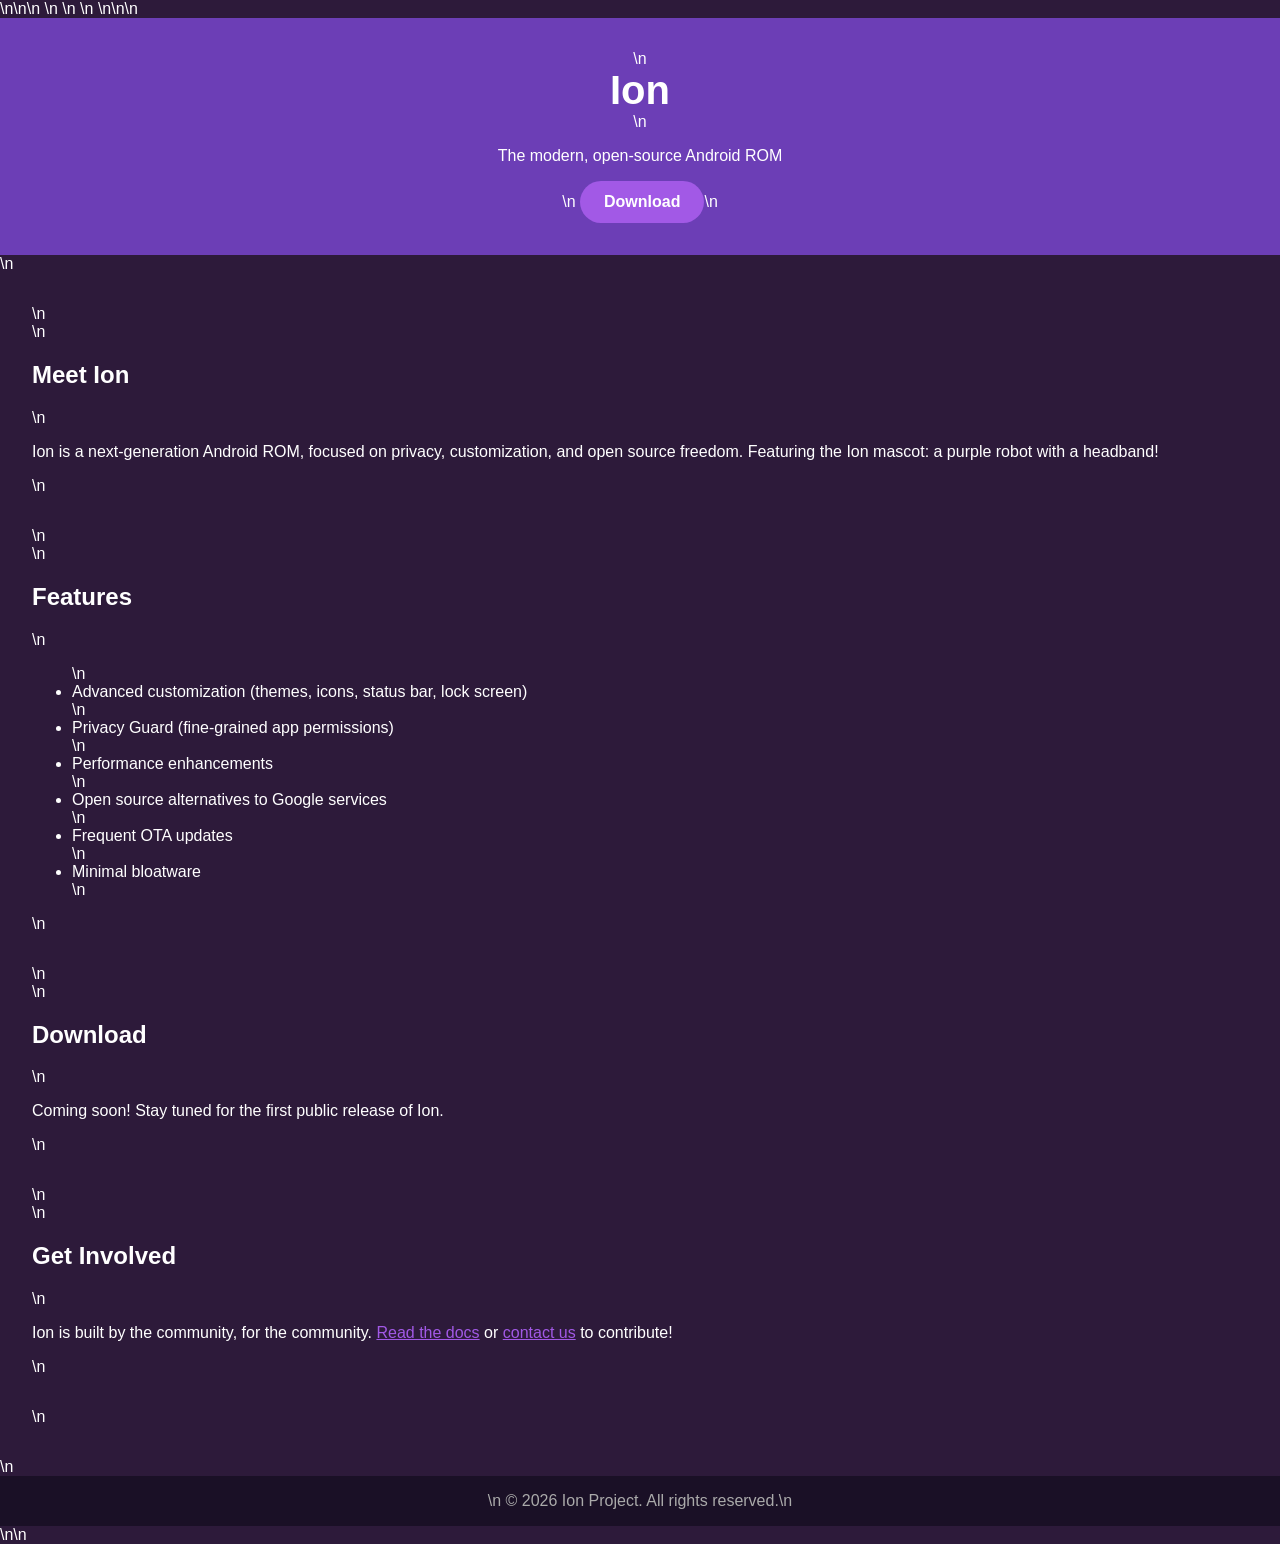
==== website/index.html @ 419c17fb "Add initial Ion website" ====
<!DOCTYPE html>\n<html lang="en">\n<head>\n  <meta charset="UTF-8">\n  <meta name="viewport" content="width=device-width, initial-scale=1.0">\n  <title>Ion - The Open Android ROM</title>\n  <style>body{font-family:sans-serif;background:#2d1a3a;color:#fff;margin:0;padding:0;}header{background:#6c3eb6;padding:2rem;text-align:center;}h1{margin:0;font-size:2.5rem;}main{padding:2rem;}section{margin-bottom:2rem;}a.button{display:inline-block;padding:0.75rem 1.5rem;background:#a259e6;color:#fff;text-decoration:none;border-radius:2rem;font-weight:bold;}footer{background:#1a1026;padding:1rem;text-align:center;color:#aaa;}</style>\n</head>\n<body>\n  <header>\n    <h1>Ion</h1>\n    <p>The modern, open-source Android ROM</p>\n    <a href="#download" class="button">Download</a>\n  </header>\n  <main>\n    <section>\n      <h2>Meet Ion</h2>\n      <p>Ion is a next-generation Android ROM, focused on privacy, customization, and open source freedom. Featuring the Ion mascot: a purple robot with a headband!</p>\n    </section>\n    <section>\n      <h2>Features</h2>\n      <ul>\n        <li>Advanced customization (themes, icons, status bar, lock screen)</li>\n        <li>Privacy Guard (fine-grained app permissions)</li>\n        <li>Performance enhancements</li>\n        <li>Open source alternatives to Google services</li>\n        <li>Frequent OTA updates</li>\n        <li>Minimal bloatware</li>\n      </ul>\n    </section>\n    <section id="download">\n      <h2>Download</h2>\n      <p>Coming soon! Stay tuned for the first public release of Ion.</p>\n    </section>\n    <section>\n      <h2>Get Involved</h2>\n      <p>Ion is built by the community, for the community. <a href="../DOCUMENTATION.md" style="color:#a259e6;">Read the docs</a> or <a href="mailto:contact@ionrom.org" style="color:#a259e6;">contact us</a> to contribute!</p>\n    </section>\n  </main>\n  <footer>\n    &copy; 2026 Ion Project. All rights reserved.\n  </footer>\n</body>\n</html>
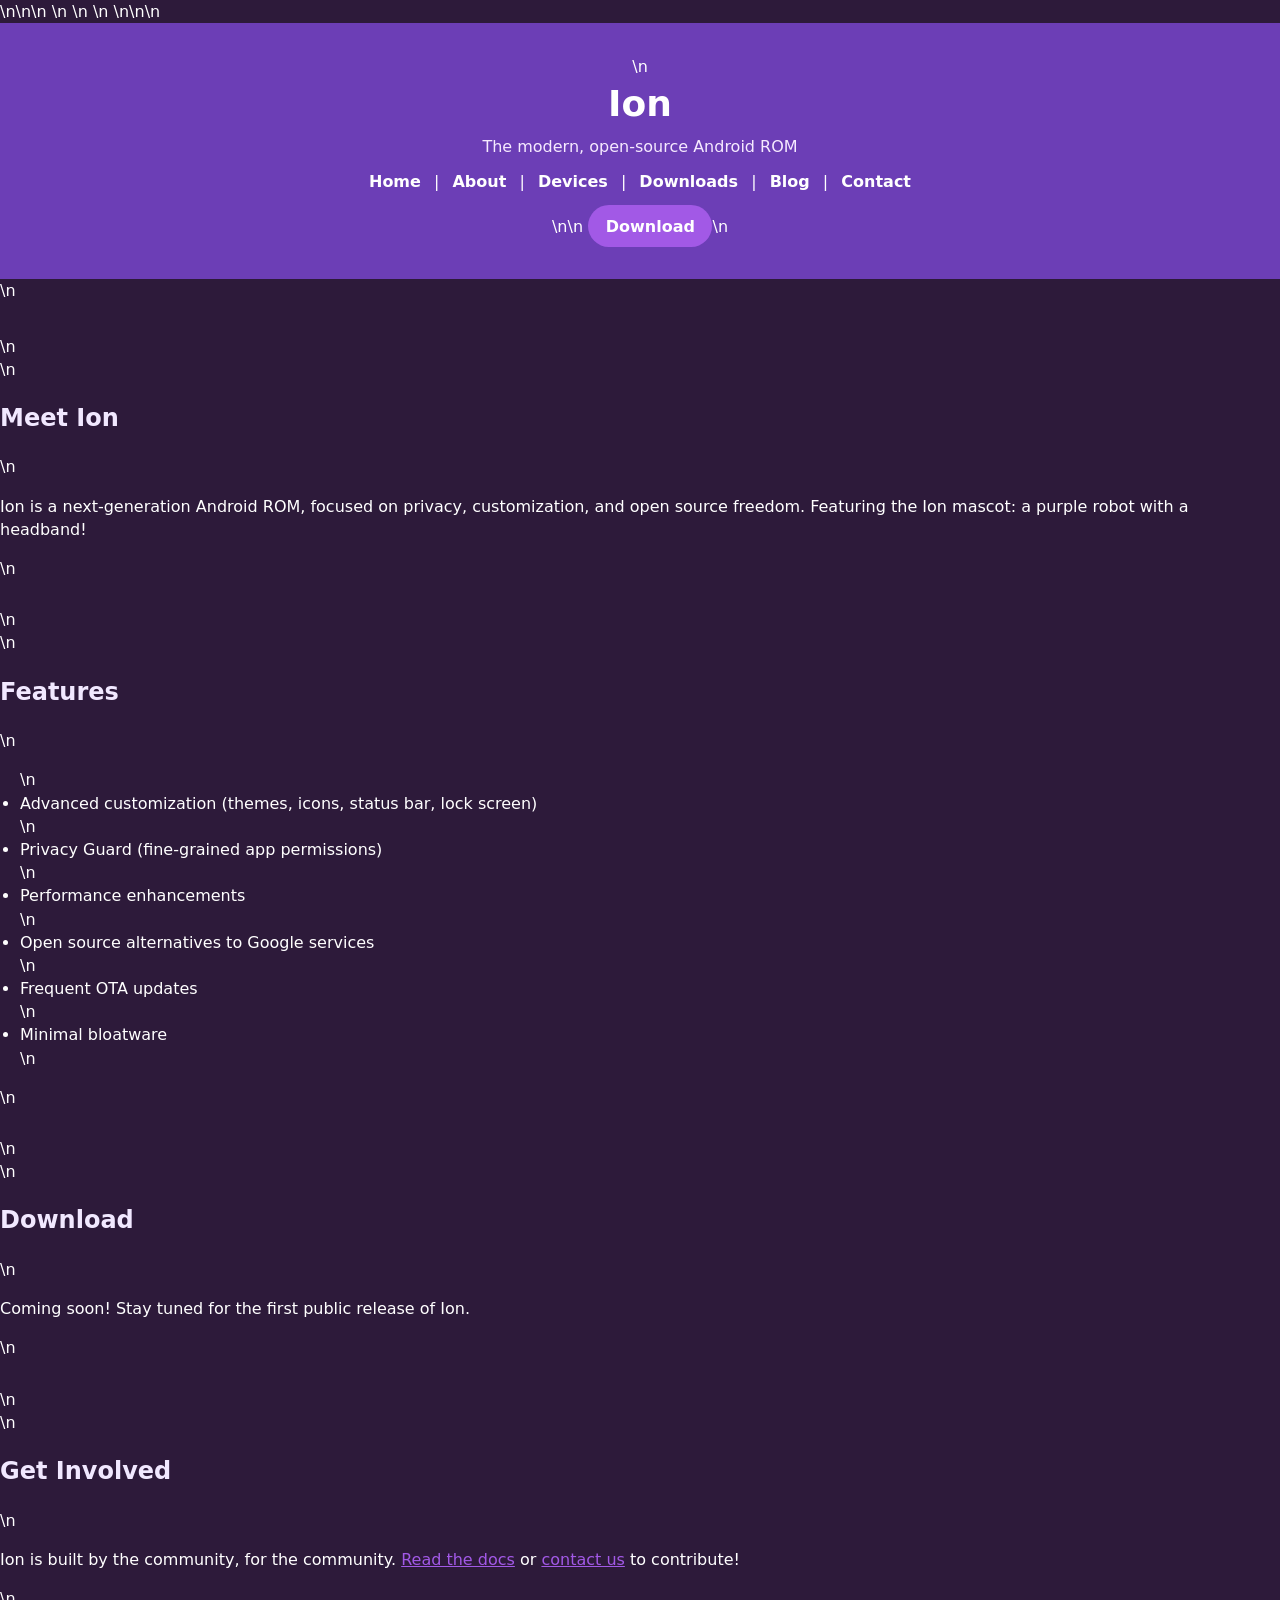
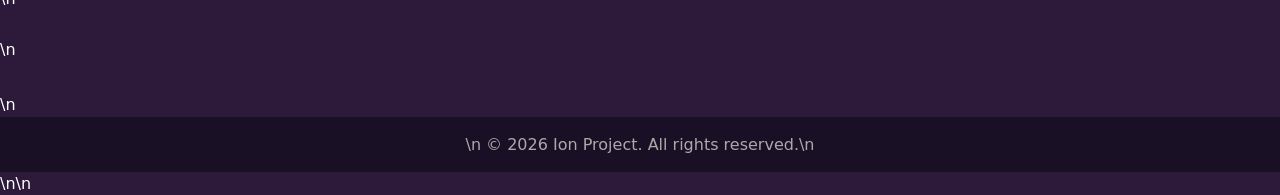
==== commit 7cd09d22: "Publish website and add GitHub Actions workflow for Pages Co-authored-by: Copilot <223556219+Copilot" ====
--- a/website/index.html
+++ b/website/index.html
@@ -1 +1,5 @@
-<!DOCTYPE html>\n<html lang="en">\n<head>\n  <meta charset="UTF-8">\n  <meta name="viewport" content="width=device-width, initial-scale=1.0">\n  <title>Ion - The Open Android ROM</title>\n  <style>body{font-family:sans-serif;background:#2d1a3a;color:#fff;margin:0;padding:0;}header{background:#6c3eb6;padding:2rem;text-align:center;}h1{margin:0;font-size:2.5rem;}main{padding:2rem;}section{margin-bottom:2rem;}a.button{display:inline-block;padding:0.75rem 1.5rem;background:#a259e6;color:#fff;text-decoration:none;border-radius:2rem;font-weight:bold;}footer{background:#1a1026;padding:1rem;text-align:center;color:#aaa;}</style>\n</head>\n<body>\n  <header>\n    <h1>Ion</h1>\n    <p>The modern, open-source Android ROM</p>\n    <a href="#download" class="button">Download</a>\n  </header>\n  <main>\n    <section>\n      <h2>Meet Ion</h2>\n      <p>Ion is a next-generation Android ROM, focused on privacy, customization, and open source freedom. Featuring the Ion mascot: a purple robot with a headband!</p>\n    </section>\n    <section>\n      <h2>Features</h2>\n      <ul>\n        <li>Advanced customization (themes, icons, status bar, lock screen)</li>\n        <li>Privacy Guard (fine-grained app permissions)</li>\n        <li>Performance enhancements</li>\n        <li>Open source alternatives to Google services</li>\n        <li>Frequent OTA updates</li>\n        <li>Minimal bloatware</li>\n      </ul>\n    </section>\n    <section id="download">\n      <h2>Download</h2>\n      <p>Coming soon! Stay tuned for the first public release of Ion.</p>\n    </section>\n    <section>\n      <h2>Get Involved</h2>\n      <p>Ion is built by the community, for the community. <a href="../DOCUMENTATION.md" style="color:#a259e6;">Read the docs</a> or <a href="mailto:contact@ionrom.org" style="color:#a259e6;">contact us</a> to contribute!</p>\n    </section>\n  </main>\n  <footer>\n    &copy; 2026 Ion Project. All rights reserved.\n  </footer>\n</body>\n</html>
+<!DOCTYPE html>\n<html lang="en">\n<head>\n  <meta charset="UTF-8">\n  <meta name="viewport" content="width=device-width, initial-scale=1.0">\n  <title>Ion - The Open Android ROM</title>\n  <link rel="stylesheet" href="styles.css">\n</head>\n<body>\n  <header>
+    <div class="container">\n    <h1>Ion</h1>
+      <p class="tagline">The modern, open-source Android ROM</p>
+      <nav class="main-nav"><a href="index.html">Home</a> | <a href="about.html">About</a> | <a href="devices.html">Devices</a> | <a href="downloads.html">Downloads</a> | <a href="blog.html">Blog</a> | <a href="contact.html">Contact</a></nav>\n\n      <a href="downloads.html" class="button">Download</a>\n    </div>
+  </header>\n  <main>\n    <section>\n      <h2>Meet Ion</h2>\n      <p>Ion is a next-generation Android ROM, focused on privacy, customization, and open source freedom. Featuring the Ion mascot: a purple robot with a headband!</p>\n    </section>\n    <section>\n      <h2>Features</h2>\n      <ul>\n        <li>Advanced customization (themes, icons, status bar, lock screen)</li>\n        <li>Privacy Guard (fine-grained app permissions)</li>\n        <li>Performance enhancements</li>\n        <li>Open source alternatives to Google services</li>\n        <li>Frequent OTA updates</li>\n        <li>Minimal bloatware</li>\n      </ul>\n    </section>\n    <section id="download">\n      <h2>Download</h2>\n      <p>Coming soon! Stay tuned for the first public release of Ion.</p>\n    </section>\n    <section>\n      <h2>Get Involved</h2>\n      <p>Ion is built by the community, for the community. <a href="../DOCUMENTATION.md" style="color:#a259e6;">Read the docs</a> or <a href="mailto:contact@ionrom.org" style="color:#a259e6;">contact us</a> to contribute!</p>\n    </section>\n  </main>\n  <footer>\n    &copy; 2026 Ion Project. All rights reserved.\n  </footer>\n</body>\n</html>
--- a/website/styles.css
+++ b/website/styles.css
@@ -0,0 +1,21 @@
+/* Ion website styles */
+:root{
+  --bg:#2d1a3a;--accent:#a259e6;--header:#6c3eb6;--muted:#aaa;--card:#351a3f
+}
+*{box-sizing:border-box}
+body{font-family:Inter, system-ui, -apple-system, "Segoe UI", Roboto, "Helvetica Neue", Arial, sans-serif;background:var(--bg);color:#fff;margin:0;padding:0;line-height:1.45}
+.container{max-width:1000px;margin:0 auto;padding:0 1rem}
+header{background:var(--header);padding:2rem 0;text-align:center}
+header h1{margin:0;font-size:2.25rem}
+header .tagline{margin:0.25rem 0;color:#f6eaff}
+.main-nav{margin:0.75rem 0}
+.main-nav a{color:#fff;text-decoration:none;margin:0 0.5rem;font-weight:600}
+a.button{display:inline-block;padding:0.6rem 1.1rem;background:var(--accent);color:#fff;text-decoration:none;border-radius:2rem;font-weight:700}
+main{padding:2rem 0}
+section{background:transparent;margin-bottom:1.75rem}
+h2{color:#f1e8ff}
+ul{padding-left:1.25rem}
+footer{background:#1a1026;padding:1rem 0;text-align:center;color:var(--muted)}
+.card{background:var(--card);padding:1rem;border-radius:8px}
+/* Responsive */
+@media (max-width:640px){header h1{font-size:1.6rem} .main-nav{font-size:0.9rem} .container{padding:0 0.75rem}}
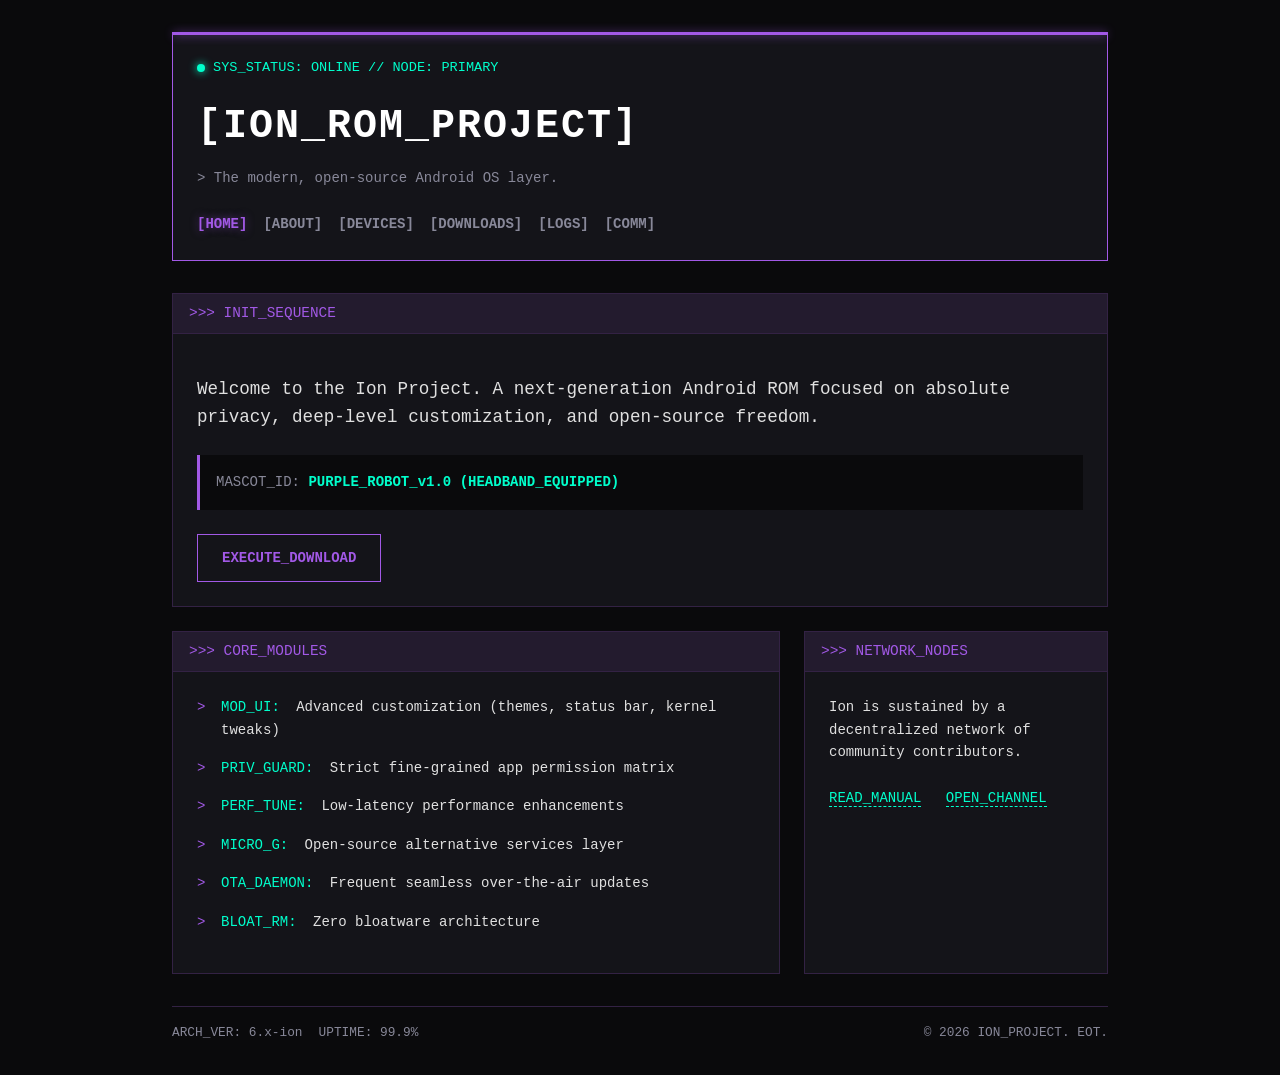
==== commit 274ea520: "feat: overhaul website UI to system dashboard aesthetic - Redesign site with a terminal-inspired, hi" ====
--- a/website/index.html
+++ b/website/index.html
@@ -1,5 +1,78 @@
-<!DOCTYPE html>\n<html lang="en">\n<head>\n  <meta charset="UTF-8">\n  <meta name="viewport" content="width=device-width, initial-scale=1.0">\n  <title>Ion - The Open Android ROM</title>\n  <link rel="stylesheet" href="styles.css">\n</head>\n<body>\n  <header>
-    <div class="container">\n    <h1>Ion</h1>
-      <p class="tagline">The modern, open-source Android ROM</p>
-      <nav class="main-nav"><a href="index.html">Home</a> | <a href="about.html">About</a> | <a href="devices.html">Devices</a> | <a href="downloads.html">Downloads</a> | <a href="blog.html">Blog</a> | <a href="contact.html">Contact</a></nav>\n\n      <a href="downloads.html" class="button">Download</a>\n    </div>
-  </header>\n  <main>\n    <section>\n      <h2>Meet Ion</h2>\n      <p>Ion is a next-generation Android ROM, focused on privacy, customization, and open source freedom. Featuring the Ion mascot: a purple robot with a headband!</p>\n    </section>\n    <section>\n      <h2>Features</h2>\n      <ul>\n        <li>Advanced customization (themes, icons, status bar, lock screen)</li>\n        <li>Privacy Guard (fine-grained app permissions)</li>\n        <li>Performance enhancements</li>\n        <li>Open source alternatives to Google services</li>\n        <li>Frequent OTA updates</li>\n        <li>Minimal bloatware</li>\n      </ul>\n    </section>\n    <section id="download">\n      <h2>Download</h2>\n      <p>Coming soon! Stay tuned for the first public release of Ion.</p>\n    </section>\n    <section>\n      <h2>Get Involved</h2>\n      <p>Ion is built by the community, for the community. <a href="../DOCUMENTATION.md" style="color:#a259e6;">Read the docs</a> or <a href="mailto:contact@ionrom.org" style="color:#a259e6;">contact us</a> to contribute!</p>\n    </section>\n  </main>\n  <footer>\n    &copy; 2026 Ion Project. All rights reserved.\n  </footer>\n</body>\n</html>
+<!DOCTYPE html>
+<html lang="en">
+<head>
+  <meta charset="UTF-8">
+  <meta name="viewport" content="width=device-width, initial-scale=1.0">
+  <title>ION_OS // SYSTEM_ROOT</title>
+  <link rel="stylesheet" href="styles.css">
+</head>
+<body>
+  <div class="system-wrapper">
+    <header class="sys-header">
+      <div class="sys-status">
+        <span class="status-indicator online"></span>
+        <span class="status-text">SYS_STATUS: ONLINE // NODE: PRIMARY</span>
+      </div>
+      <div class="sys-title">
+        <h1>[ION_ROM_PROJECT]</h1>
+        <p class="tagline">> The modern, open-source Android OS layer.</p>
+      </div>
+      <nav class="sys-nav">
+        <a href="index.html" class="active">[HOME]</a>
+        <a href="about.html">[ABOUT]</a>
+        <a href="devices.html">[DEVICES]</a>
+        <a href="downloads.html">[DOWNLOADS]</a>
+        <a href="blog.html">[LOGS]</a>
+        <a href="contact.html">[COMM]</a>
+      </nav>
+    </header>
+
+    <main class="dashboard">
+      <section class="panel hero-panel">
+        <div class="panel-header">>>> INIT_SEQUENCE</div>
+        <div class="panel-body">
+          <p class="terminal-text">Welcome to the Ion Project. A next-generation Android ROM focused on absolute privacy, deep-level customization, and open-source freedom.</p>
+          <div class="sys-block">
+            <span class="label">MASCOT_ID:</span>
+            <span class="value">PURPLE_ROBOT_v1.0 (HEADBAND_EQUIPPED)</span>
+          </div>
+          <a href="downloads.html" class="sys-button">EXECUTE_DOWNLOAD</a>
+        </div>
+      </section>
+
+      <section class="panel">
+        <div class="panel-header">>>> CORE_MODULES</div>
+        <div class="panel-body">
+          <ul class="feature-list">
+            <li><span class="highlight">MOD_UI:</span> Advanced customization (themes, status bar, kernel tweaks)</li>
+            <li><span class="highlight">PRIV_GUARD:</span> Strict fine-grained app permission matrix</li>
+            <li><span class="highlight">PERF_TUNE:</span> Low-latency performance enhancements</li>
+            <li><span class="highlight">MICRO_G:</span> Open-source alternative services layer</li>
+            <li><span class="highlight">OTA_DAEMON:</span> Frequent seamless over-the-air updates</li>
+            <li><span class="highlight">BLOAT_RM:</span> Zero bloatware architecture</li>
+          </ul>
+        </div>
+      </section>
+
+      <section class="panel">
+        <div class="panel-header">>>> NETWORK_NODES</div>
+        <div class="panel-body">
+          <p style="margin-top: 0;">Ion is sustained by a decentralized network of community contributors.</p>
+          <div style="margin-top: 1.5rem;">
+            <a href="../DOCUMENTATION.md" class="sys-link">READ_MANUAL</a>
+            <a href="mailto:contact@ionrom.org" class="sys-link">OPEN_CHANNEL</a>
+          </div>
+        </div>
+      </section>
+    </main>
+
+    <footer class="sys-footer">
+      <div class="footer-meta">
+        <span>ARCH_VER: 6.x-ion</span>
+        <span>UPTIME: 99.9%</span>
+      </div>
+      <div>&copy; 2026 ION_PROJECT. EOT.</div>
+    </footer>
+  </div>
+</body>
+</html>
--- a/website/styles.css
+++ b/website/styles.css
@@ -1,21 +1,161 @@
-/* Ion website styles */
-:root{
-  --bg:#2d1a3a;--accent:#a259e6;--header:#6c3eb6;--muted:#aaa;--card:#351a3f
+/* ION_OS System Stylesheet */
+:root {
+  --bg-primary: #0a0a0c;
+  --bg-panel: #141419;
+  --bg-panel-border: #332244;
+  --accent-primary: #a259e6; /* Ion Purple */
+  --accent-secondary: #00ffcc; /* Cyber Teal */
+  --text-primary: #e0e0e0;
+  --text-muted: #888899;
+  --font-mono: 'Fira Code', 'Courier New', Courier, monospace;
 }
-*{box-sizing:border-box}
-body{font-family:Inter, system-ui, -apple-system, "Segoe UI", Roboto, "Helvetica Neue", Arial, sans-serif;background:var(--bg);color:#fff;margin:0;padding:0;line-height:1.45}
-.container{max-width:1000px;margin:0 auto;padding:0 1rem}
-header{background:var(--header);padding:2rem 0;text-align:center}
-header h1{margin:0;font-size:2.25rem}
-header .tagline{margin:0.25rem 0;color:#f6eaff}
-.main-nav{margin:0.75rem 0}
-.main-nav a{color:#fff;text-decoration:none;margin:0 0.5rem;font-weight:600}
-a.button{display:inline-block;padding:0.6rem 1.1rem;background:var(--accent);color:#fff;text-decoration:none;border-radius:2rem;font-weight:700}
-main{padding:2rem 0}
-section{background:transparent;margin-bottom:1.75rem}
-h2{color:#f1e8ff}
-ul{padding-left:1.25rem}
-footer{background:#1a1026;padding:1rem 0;text-align:center;color:var(--muted)}
-.card{background:var(--card);padding:1rem;border-radius:8px}
-/* Responsive */
-@media (max-width:640px){header h1{font-size:1.6rem} .main-nav{font-size:0.9rem} .container{padding:0 0.75rem}}+
+* { box-sizing: border-box; }
+
+body {
+  font-family: var(--font-mono);
+  background-color: var(--bg-primary);
+  color: var(--text-primary);
+  margin: 0; padding: 0;
+  line-height: 1.6; font-size: 14px;
+}
+
+.system-wrapper {
+  max-width: 1000px;
+  margin: 0 auto; padding: 2rem;
+  display: flex; flex-direction: column; gap: 2rem;
+}
+
+/* Header */
+.sys-header {
+  border: 1px solid var(--accent-primary);
+  background: var(--bg-panel);
+  padding: 1.5rem; position: relative;
+}
+
+.sys-header::before {
+  content: ''; position: absolute;
+  top: 0; left: 0; width: 100%; height: 2px;
+  background: var(--accent-primary);
+  box-shadow: 0 0 10px var(--accent-primary);
+}
+
+.sys-status {
+  display: flex; align-items: center; gap: 0.5rem;
+  font-size: 0.85rem; color: var(--accent-secondary);
+  margin-bottom: 1rem;
+}
+
+.status-indicator {
+  width: 8px; height: 8px; border-radius: 50%;
+  background: var(--accent-secondary);
+  box-shadow: 0 0 8px var(--accent-secondary);
+  animation: pulse 2s infinite;
+}
+
+@keyframes pulse {
+  0% { opacity: 1; box-shadow: 0 0 8px var(--accent-secondary); }
+  50% { opacity: 0.5; box-shadow: 0 0 2px var(--accent-secondary); }
+  100% { opacity: 1; box-shadow: 0 0 8px var(--accent-secondary); }
+}
+
+.sys-title h1 {
+  margin: 0; font-size: 2.5rem; color: #ffffff;
+  text-transform: uppercase; letter-spacing: 2px;
+}
+
+.tagline {
+  color: var(--text-muted); margin: 0.5rem 0 1.5rem 0;
+}
+
+.sys-nav {
+  display: flex; flex-wrap: wrap; gap: 1rem;
+}
+
+.sys-nav a {
+  color: var(--text-muted); text-decoration: none; font-weight: bold;
+  transition: color 0.2s, text-shadow 0.2s;
+}
+
+.sys-nav a:hover, .sys-nav a.active {
+  color: var(--accent-primary); text-shadow: 0 0 8px rgba(162, 89, 230, 0.5);
+}
+
+/* Dashboard Grid & Panels */
+.dashboard {
+  display: grid; grid-template-columns: 1fr; gap: 1.5rem;
+}
+
+@media (min-width: 768px) {
+  .dashboard { grid-template-columns: 2fr 1fr; }
+  .hero-panel, .full-width { grid-column: 1 / -1; }
+}
+
+.panel {
+  background: var(--bg-panel);
+  border: 1px solid var(--bg-panel-border);
+}
+
+.panel-header {
+  background: rgba(162, 89, 230, 0.1);
+  color: var(--accent-primary);
+  padding: 0.5rem 1rem; font-size: 0.9rem;
+  border-bottom: 1px solid var(--bg-panel-border);
+}
+
+.panel-body { padding: 1.5rem; }
+
+.terminal-text { font-size: 1.1rem; margin-bottom: 1.5rem; }
+
+/* Status Block */
+.sys-block {
+  background: rgba(0, 0, 0, 0.5);
+  padding: 1rem; border-left: 3px solid var(--accent-primary);
+  margin-bottom: 1.5rem; font-family: var(--font-mono);
+}
+.sys-block .label { color: var(--text-muted); }
+.sys-block .value { color: var(--accent-secondary); font-weight: bold; }
+
+/* Lists */
+.feature-list { list-style: none; padding: 0; margin: 0; }
+.feature-list li {
+  margin-bottom: 1rem; padding-left: 1.5rem; position: relative;
+}
+.feature-list li::before {
+  content: '>'; position: absolute; left: 0; color: var(--accent-primary);
+}
+.feature-list .highlight { color: var(--accent-secondary); margin-right: 0.5rem; }
+
+/* Links & Buttons */
+.sys-button {
+  display: inline-block; background: transparent;
+  color: var(--accent-primary); border: 1px solid var(--accent-primary);
+  padding: 0.75rem 1.5rem; text-decoration: none; font-weight: bold;
+  text-transform: uppercase; transition: all 0.2s; cursor: pointer;
+}
+.sys-button:hover {
+  background: var(--accent-primary); color: var(--bg-primary);
+  box-shadow: 0 0 15px rgba(162, 89, 230, 0.4);
+}
+
+.sys-link {
+  color: var(--accent-secondary); text-decoration: none;
+  border-bottom: 1px dashed var(--accent-secondary); margin-right: 1rem;
+  transition: color 0.2s;
+}
+.sys-link:hover { color: #fff; border-bottom-color: #fff; }
+
+/* Footer */
+.sys-footer {
+  border-top: 1px solid var(--bg-panel-border);
+  padding-top: 1rem; display: flex; justify-content: space-between;
+  align-items: center; font-size: 0.8rem; color: var(--text-muted);
+}
+.footer-meta { display: flex; gap: 1rem; }
+
+@media (max-width: 600px) {
+  .system-wrapper { padding: 1rem; }
+  .sys-header { padding: 1rem; }
+  .sys-title h1 { font-size: 1.8rem; }
+  .sys-footer { flex-direction: column; gap: 0.5rem; align-items: flex-start; }
+}
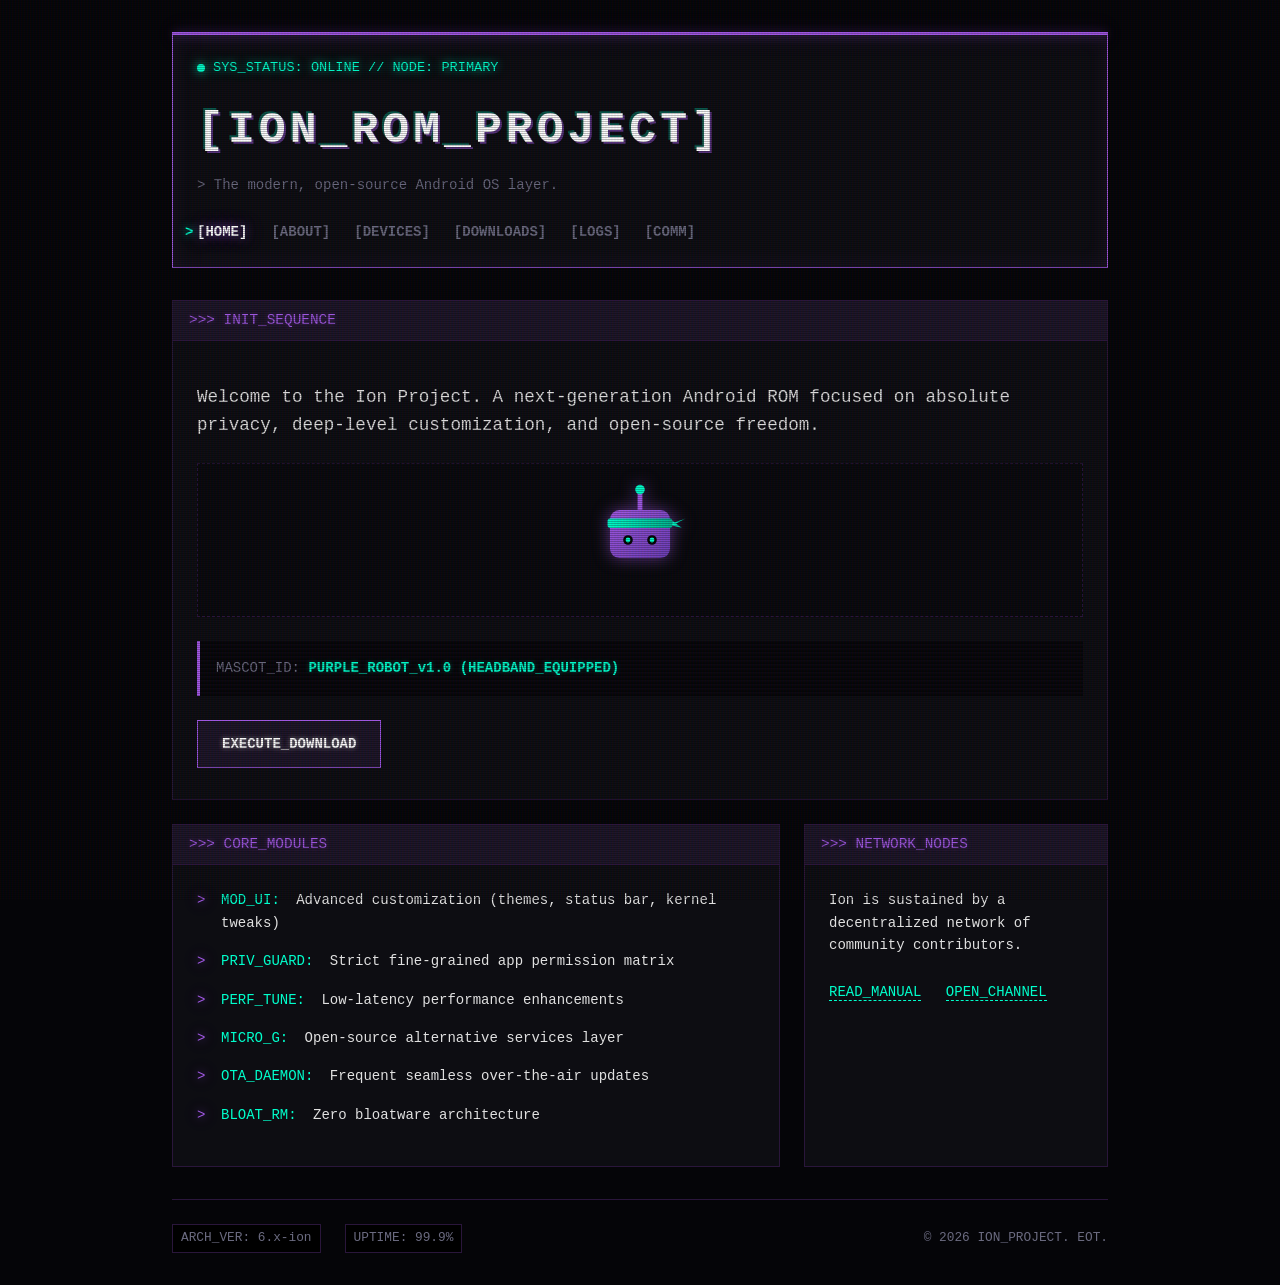
==== commit 79725a00: "feat: add advanced CRT aesthetics and SVG mascot - Added global CRT scanline and flicker effects. - " ====
--- a/website/index.html
+++ b/website/index.html
@@ -32,6 +32,36 @@
         <div class="panel-header">>>> INIT_SEQUENCE</div>
         <div class="panel-body">
           <p class="terminal-text">Welcome to the Ion Project. A next-generation Android ROM focused on absolute privacy, deep-level customization, and open-source freedom.</p>
+          <div class="mascot-container">
+            <svg class="mascot-svg" viewBox="0 0 100 100" xmlns="http://www.w3.org/2000/svg">
+              <defs>
+                <linearGradient id="robo-grad" x1="0%" y1="0%" x2="100%" y2="100%">
+                  <stop offset="0%" stop-color="#a259e6" />
+                  <stop offset="100%" stop-color="#6c3eb6" />
+                </linearGradient>
+                <linearGradient id="headband-grad" x1="0%" y1="0%" x2="100%" y2="0%">
+                  <stop offset="0%" stop-color="#00ffcc" />
+                  <stop offset="100%" stop-color="#00b38f" />
+                </linearGradient>
+              </defs>
+              <!-- Head -->
+              <rect x="25" y="25" width="50" height="40" rx="8" fill="url(#robo-grad)" />
+              <!-- Headband -->
+              <rect x="23" y="32" width="54" height="8" rx="2" fill="url(#headband-grad)" />
+              <!-- Headband tie details -->
+              <path d="M 77 34 L 85 40 L 77 38 Z" fill="url(#headband-grad)" />
+              <path d="M 77 36 L 88 32 L 77 38 Z" fill="url(#headband-grad)" />
+              <!-- Eyes -->
+              <circle cx="40" cy="50" r="4" fill="#050508" />
+              <circle cx="60" cy="50" r="4" fill="#050508" />
+              <!-- Eye Glow -->
+              <circle cx="40" cy="50" r="2" fill="#00ffcc" />
+              <circle cx="60" cy="50" r="2" fill="#00ffcc" />
+              <!-- Antenna -->
+              <rect x="48" y="10" width="4" height="15" fill="#a259e6" />
+              <circle cx="50" cy="8" r="4" fill="#00ffcc" />
+            </svg>
+          </div>
           <div class="sys-block">
             <span class="label">MASCOT_ID:</span>
             <span class="value">PURPLE_ROBOT_v1.0 (HEADBAND_EQUIPPED)</span>
--- a/website/styles.css
+++ b/website/styles.css
@@ -1,13 +1,15 @@
 /* ION_OS System Stylesheet */
 :root {
-  --bg-primary: #0a0a0c;
-  --bg-panel: #141419;
-  --bg-panel-border: #332244;
+  --bg-primary: #050508;
+  --bg-panel: #0d0d12;
+  --bg-panel-border: #2a163b;
   --accent-primary: #a259e6; /* Ion Purple */
   --accent-secondary: #00ffcc; /* Cyber Teal */
   --text-primary: #e0e0e0;
-  --text-muted: #888899;
+  --text-muted: #6b6b80;
   --font-mono: 'Fira Code', 'Courier New', Courier, monospace;
+  --glow-purple: 0 0 10px rgba(162, 89, 230, 0.6), 0 0 20px rgba(162, 89, 230, 0.4);
+  --glow-teal: 0 0 8px rgba(0, 255, 204, 0.6), 0 0 15px rgba(0, 255, 204, 0.4);
 }
 
 * { box-sizing: border-box; }
@@ -18,12 +20,33 @@
   color: var(--text-primary);
   margin: 0; padding: 0;
   line-height: 1.6; font-size: 14px;
+  position: relative;
+  overflow-x: hidden;
+}
+
+/* CRT Scanline Overlay */
+body::after {
+  content: " ";
+  display: block;
+  position: fixed;
+  top: 0; left: 0; bottom: 0; right: 0;
+  background: linear-gradient(rgba(18, 16, 16, 0) 50%, rgba(0, 0, 0, 0.25) 50%), linear-gradient(90deg, rgba(255, 0, 0, 0.06), rgba(0, 255, 0, 0.02), rgba(0, 0, 255, 0.06));
+  z-index: 999;
+  background-size: 100% 2px, 3px 100%;
+  pointer-events: none;
 }
 
 .system-wrapper {
   max-width: 1000px;
   margin: 0 auto; padding: 2rem;
   display: flex; flex-direction: column; gap: 2rem;
+  animation: crt-flicker 0.15s infinite;
+}
+
+@keyframes crt-flicker {
+  0% { opacity: 0.98; }
+  50% { opacity: 1; }
+  100% { opacity: 0.99; }
 }
 
 /* Header */
@@ -31,37 +54,40 @@
   border: 1px solid var(--accent-primary);
   background: var(--bg-panel);
   padding: 1.5rem; position: relative;
+  box-shadow: inset 0 0 20px rgba(162, 89, 230, 0.1);
 }
 
 .sys-header::before {
   content: ''; position: absolute;
   top: 0; left: 0; width: 100%; height: 2px;
   background: var(--accent-primary);
-  box-shadow: 0 0 10px var(--accent-primary);
+  box-shadow: var(--glow-purple);
 }
 
 .sys-status {
   display: flex; align-items: center; gap: 0.5rem;
   font-size: 0.85rem; color: var(--accent-secondary);
   margin-bottom: 1rem;
+  text-shadow: var(--glow-teal);
 }
 
 .status-indicator {
   width: 8px; height: 8px; border-radius: 50%;
   background: var(--accent-secondary);
-  box-shadow: 0 0 8px var(--accent-secondary);
+  box-shadow: var(--glow-teal);
   animation: pulse 2s infinite;
 }
 
 @keyframes pulse {
-  0% { opacity: 1; box-shadow: 0 0 8px var(--accent-secondary); }
-  50% { opacity: 0.5; box-shadow: 0 0 2px var(--accent-secondary); }
-  100% { opacity: 1; box-shadow: 0 0 8px var(--accent-secondary); }
+  0% { opacity: 1; box-shadow: var(--glow-teal); }
+  50% { opacity: 0.4; box-shadow: 0 0 2px var(--accent-secondary); }
+  100% { opacity: 1; box-shadow: var(--glow-teal); }
 }
 
 .sys-title h1 {
-  margin: 0; font-size: 2.5rem; color: #ffffff;
-  text-transform: uppercase; letter-spacing: 2px;
+  margin: 0; font-size: 2.8rem; color: #ffffff;
+  text-transform: uppercase; letter-spacing: 4px;
+  text-shadow: 2px 2px 0px rgba(162, 89, 230, 0.5), -2px -2px 0px rgba(0, 255, 204, 0.3);
 }
 
 .tagline {
@@ -69,16 +95,28 @@
 }
 
 .sys-nav {
-  display: flex; flex-wrap: wrap; gap: 1rem;
+  display: flex; flex-wrap: wrap; gap: 1.5rem;
 }
 
 .sys-nav a {
   color: var(--text-muted); text-decoration: none; font-weight: bold;
-  transition: color 0.2s, text-shadow 0.2s;
+  position: relative;
+  transition: all 0.3s ease;
+}
+
+.sys-nav a::before {
+  content: '>'; position: absolute; left: -15px; opacity: 0;
+  color: var(--accent-secondary);
+  transition: opacity 0.3s ease, left 0.3s ease;
+}
+
+.sys-nav a:hover::before, .sys-nav a.active::before {
+  opacity: 1; left: -12px;
+  text-shadow: var(--glow-teal);
 }
 
 .sys-nav a:hover, .sys-nav a.active {
-  color: var(--accent-primary); text-shadow: 0 0 8px rgba(162, 89, 230, 0.5);
+  color: #fff; text-shadow: var(--glow-purple);
 }
 
 /* Dashboard Grid & Panels */
@@ -94,6 +132,14 @@
 .panel {
   background: var(--bg-panel);
   border: 1px solid var(--bg-panel-border);
+  position: relative;
+  overflow: hidden;
+  transition: border-color 0.3s ease;
+}
+
+.panel:hover {
+  border-color: var(--accent-primary);
+  box-shadow: 0 0 15px rgba(162, 89, 230, 0.15);
 }
 
 .panel-header {
@@ -101,6 +147,7 @@
   color: var(--accent-primary);
   padding: 0.5rem 1rem; font-size: 0.9rem;
   border-bottom: 1px solid var(--bg-panel-border);
+  text-shadow: 0 0 5px rgba(162, 89, 230, 0.4);
 }
 
 .panel-body { padding: 1.5rem; }
@@ -109,53 +156,94 @@
 
 /* Status Block */
 .sys-block {
-  background: rgba(0, 0, 0, 0.5);
+  background: rgba(0, 0, 0, 0.6);
   padding: 1rem; border-left: 3px solid var(--accent-primary);
   margin-bottom: 1.5rem; font-family: var(--font-mono);
-}
+  position: relative;
+}
+.sys-block::after {
+  content: ''; position: absolute; top: 0; left: 0; width: 100%; height: 100%;
+  background: repeating-linear-gradient(0deg, transparent, transparent 2px, rgba(162,89,230,0.03) 2px, rgba(162,89,230,0.03) 4px);
+  pointer-events: none;
+}
+
 .sys-block .label { color: var(--text-muted); }
-.sys-block .value { color: var(--accent-secondary); font-weight: bold; }
+.sys-block .value { color: var(--accent-secondary); font-weight: bold; text-shadow: 0 0 5px rgba(0,255,204,0.3); }
 
 /* Lists */
 .feature-list { list-style: none; padding: 0; margin: 0; }
 .feature-list li {
   margin-bottom: 1rem; padding-left: 1.5rem; position: relative;
-}
+  transition: transform 0.2s ease;
+}
+.feature-list li:hover { transform: translateX(5px); }
 .feature-list li::before {
   content: '>'; position: absolute; left: 0; color: var(--accent-primary);
+  text-shadow: var(--glow-purple);
 }
 .feature-list .highlight { color: var(--accent-secondary); margin-right: 0.5rem; }
 
 /* Links & Buttons */
 .sys-button {
-  display: inline-block; background: transparent;
-  color: var(--accent-primary); border: 1px solid var(--accent-primary);
+  display: inline-block; background: rgba(162, 89, 230, 0.1);
+  color: #fff; border: 1px solid var(--accent-primary);
   padding: 0.75rem 1.5rem; text-decoration: none; font-weight: bold;
-  text-transform: uppercase; transition: all 0.2s; cursor: pointer;
-}
+  text-transform: uppercase; transition: all 0.3s; cursor: pointer;
+  position: relative; overflow: hidden;
+  text-shadow: 0 0 5px rgba(255,255,255,0.5);
+}
+
+.sys-button::before {
+  content: ''; position: absolute; top: 0; left: -100%; width: 100%; height: 100%;
+  background: linear-gradient(90deg, transparent, rgba(255,255,255,0.2), transparent);
+  transition: left 0.5s ease;
+}
+
+.sys-button:hover::before { left: 100%; }
+
 .sys-button:hover {
-  background: var(--accent-primary); color: var(--bg-primary);
-  box-shadow: 0 0 15px rgba(162, 89, 230, 0.4);
+  background: var(--accent-primary); color: #fff;
+  box-shadow: var(--glow-purple);
 }
 
 .sys-link {
   color: var(--accent-secondary); text-decoration: none;
   border-bottom: 1px dashed var(--accent-secondary); margin-right: 1rem;
-  transition: color 0.2s;
-}
-.sys-link:hover { color: #fff; border-bottom-color: #fff; }
+  transition: all 0.2s;
+}
+.sys-link:hover { color: #fff; border-bottom-color: #fff; text-shadow: var(--glow-teal); }
+
+/* Mascot Container */
+.mascot-container {
+  display: flex; justify-content: center; align-items: center;
+  padding: 1rem; background: rgba(0,0,0,0.3); border: 1px dashed var(--bg-panel-border);
+  margin-bottom: 1.5rem;
+}
+
+.mascot-svg {
+  width: 120px; height: 120px;
+  filter: drop-shadow(0 0 8px rgba(162, 89, 230, 0.6));
+  animation: float 4s ease-in-out infinite;
+}
+
+@keyframes float {
+  0% { transform: translateY(0px); }
+  50% { transform: translateY(-10px); }
+  100% { transform: translateY(0px); }
+}
 
 /* Footer */
 .sys-footer {
   border-top: 1px solid var(--bg-panel-border);
-  padding-top: 1rem; display: flex; justify-content: space-between;
+  padding-top: 1.5rem; display: flex; justify-content: space-between;
   align-items: center; font-size: 0.8rem; color: var(--text-muted);
 }
-.footer-meta { display: flex; gap: 1rem; }
+.footer-meta { display: flex; gap: 1.5rem; }
+.footer-meta span { border: 1px solid var(--bg-panel-border); padding: 0.2rem 0.5rem; background: #000; }
 
 @media (max-width: 600px) {
   .system-wrapper { padding: 1rem; }
   .sys-header { padding: 1rem; }
   .sys-title h1 { font-size: 1.8rem; }
-  .sys-footer { flex-direction: column; gap: 0.5rem; align-items: flex-start; }
+  .sys-footer { flex-direction: column; gap: 1rem; align-items: flex-start; }
 }
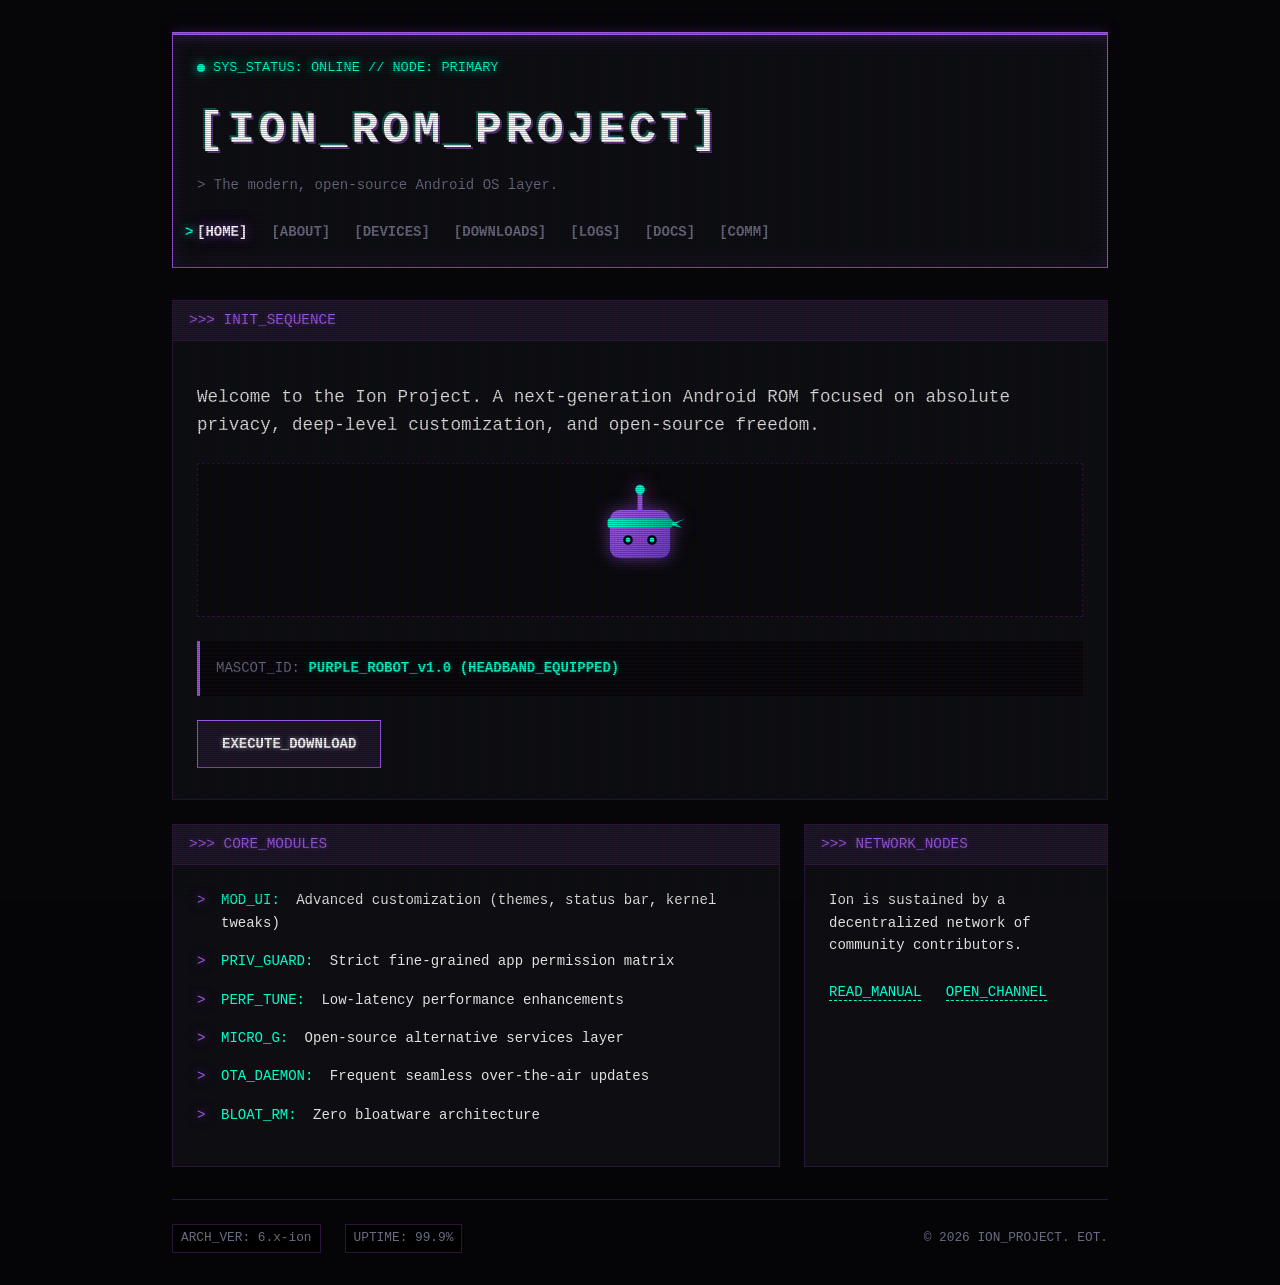
==== commit a46851c1: "docs: generate documentation page and unify site navigation" ====
--- a/website/index.html
+++ b/website/index.html
@@ -23,6 +23,7 @@
         <a href="devices.html">[DEVICES]</a>
         <a href="downloads.html">[DOWNLOADS]</a>
         <a href="blog.html">[LOGS]</a>
+        <a href="documentation.html">[DOCS]</a>
         <a href="contact.html">[COMM]</a>
       </nav>
     </header>
@@ -89,7 +90,7 @@
         <div class="panel-body">
           <p style="margin-top: 0;">Ion is sustained by a decentralized network of community contributors.</p>
           <div style="margin-top: 1.5rem;">
-            <a href="../DOCUMENTATION.md" class="sys-link">READ_MANUAL</a>
+            <a href="documentation.html" class="sys-link">READ_MANUAL</a>
             <a href="mailto:contact@ionrom.org" class="sys-link">OPEN_CHANNEL</a>
           </div>
         </div>
